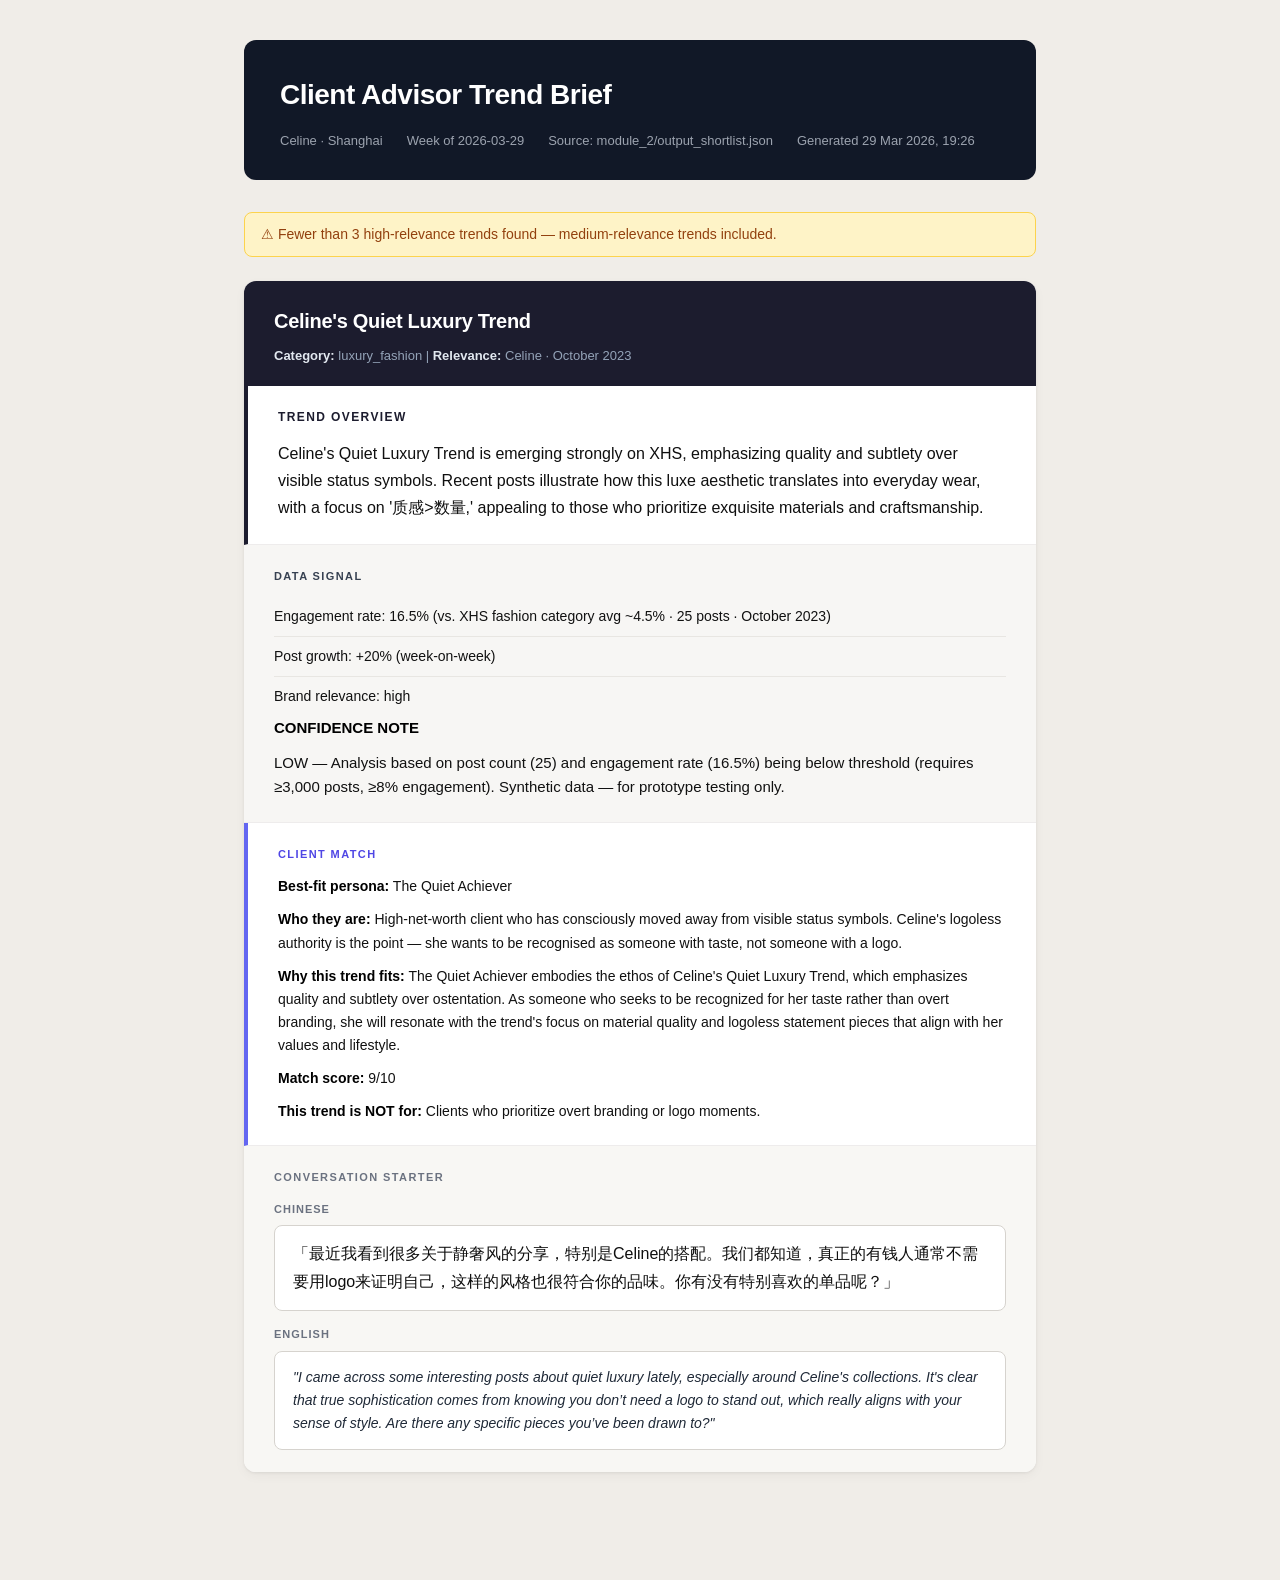
==== module_3/trend_brief_agent/trend_cards_celine_shanghai.html @ b08a3917 "Update trend analysis and output configurations for Celine: Modified `main.py` to adjust script exec" ====
<!DOCTYPE html>
<html lang="en">
<head>
<meta charset="UTF-8">
<meta name="viewport" content="width=device-width, initial-scale=1.0">
<title>CA Trend Brief — Celine Shanghai</title>
<style>
  *, *::before, *::after { box-sizing: border-box; margin: 0; padding: 0; }
  body {
    font-family: -apple-system, BlinkMacSystemFont, "Segoe UI", Helvetica, Arial, sans-serif;
    background: #f0ede8;
    color: #111111;
    font-size: 15px;
    line-height: 1.65;
  }
  .page { max-width: 840px; margin: 0 auto; padding: 40px 24px 80px; }

  /* Header */
  .brief-header {
    background: #111827;
    color: #fff;
    border-radius: 12px;
    padding: 32px 36px 28px;
    margin-bottom: 32px;
  }
  .brief-header h1 {
    font-size: 28px;
    font-weight: 700;
    letter-spacing: -0.5px;
    margin-bottom: 12px;
  }
  .brief-meta {
    display: flex;
    gap: 24px;
    font-size: 13px;
    color: #9ca3af;
    flex-wrap: wrap;
  }
  .brief-meta span { display: flex; align-items: center; gap: 6px; }

  /* Banner */
  .banner {
    background: #fef3c7;
    border: 1px solid #fcd34d;
    border-radius: 8px;
    padding: 10px 16px;
    font-size: 14px;
    color: #92400e;
    margin-bottom: 24px;
  }

  /* Card */
  .card {
    background: #fff;
    border-radius: 12px;
    box-shadow: 0 1px 3px rgba(0,0,0,0.07), 0 4px 12px rgba(0,0,0,0.04);
    margin-bottom: 28px;
    overflow: hidden;
  }

  /* Card header */
  .card-header {
    background: #1c1c2e;
    color: #fff;
    padding: 24px 30px 20px;
  }
  .card-title {
    font-size: 20px;
    font-weight: 700;
    letter-spacing: -0.3px;
    margin-bottom: 7px;
  }
  .card-meta {
    font-size: 13px;
    color: #94a3b8;
  }
  .card-meta strong { color: #e2e8f0; font-weight: 600; }

  /* Sections */
  .section {
    padding: 22px 30px;
    border-bottom: 1px solid #eeecec;
  }
  .section:last-child { border-bottom: none; }
  .section-label {
    font-size: 11px;
    font-weight: 700;
    letter-spacing: 1.4px;
    text-transform: uppercase;
    color: #6b7280;
    margin-bottom: 12px;
  }
  .section p { margin-bottom: 10px; color: #111111; font-size: 15px; line-height: 1.65; }
  .section p:last-child { margin-bottom: 0; }
  .section strong { color: #000; font-weight: 700; }

  /* Trend overview — largest, most prominent */
  .section-overview { background: #fff; border-left: 4px solid #1c1c2e; }
  .section-overview .section-label { color: #1c1c2e; font-size: 12px; }
  .section-overview p { font-size: 16px; color: #0f0f0f; line-height: 1.7; font-weight: 400; }

  /* Data signal */
  .section-data { background: #f7f6f4; }
  .section-data .section-label { color: #374151; }
  .section-data ul { list-style: none; padding: 0; }
  .section-data li {
    padding: 8px 0;
    border-bottom: 1px solid #e8e6e2;
    font-size: 14px;
    color: #111111;
    font-weight: 500;
  }
  .section-data li:last-child { border-bottom: none; }
  .section-data code {
    background: #e8e6e2;
    padding: 2px 6px;
    border-radius: 4px;
    font-size: 13px;
    font-family: "SF Mono", "Fira Code", monospace;
    color: #111111;
  }

  /* Brand relevance pill inside data section */
  .section-data li strong {
    color: #000;
    font-weight: 700;
  }

  /* Client match */
  .section-client { border-left: 4px solid #6366f1; }
  .section-client .section-label { color: #4f46e5; }
  .section-client p { font-size: 14px; color: #111111; }

  /* Conversation starter */
  .section-starter { background: #f8f7f4; }
  .starter-label {
    font-size: 11px;
    font-weight: 700;
    letter-spacing: 1px;
    text-transform: uppercase;
    color: #6b7280;
    margin: 14px 0 7px;
  }
  .starter-label:first-child { margin-top: 0; }
  .starter-chinese {
    background: #fff;
    border: 1px solid #d6d3ce;
    border-radius: 8px;
    padding: 14px 18px;
    font-size: 16px;
    line-height: 1.75;
    color: #0f0f0f;
    margin-bottom: 6px;
    font-weight: 400;
  }
  .starter-english {
    background: #fff;
    border: 1px solid #d6d3ce;
    border-radius: 8px;
    padding: 14px 18px;
    font-size: 14px;
    color: #1f2937;
    font-style: italic;
    line-height: 1.65;
  }

  /* Mobile */
  @media (max-width: 640px) {
    .page { padding: 16px 12px 60px; }
    .brief-header { padding: 22px 20px 18px; border-radius: 10px; }
    .brief-header h1 { font-size: 22px; }
    .brief-meta { font-size: 12px; gap: 12px; }
    .card { border-radius: 10px; margin-bottom: 20px; }
    .card-header { padding: 18px 20px 14px; }
    .card-title { font-size: 17px; }
    .section { padding: 16px 20px; }
    .section p { font-size: 14px; }
    .section-overview p { font-size: 15px; }
    .section-data li { font-size: 13px; }
    .starter-chinese { font-size: 15px; padding: 12px 14px; }
    .starter-english { font-size: 13px; padding: 12px 14px; }
  }

  /* Print */
  @media print {
    body { background: #fff; }
    .page { padding: 0; max-width: 100%; }
    .card { box-shadow: none; border: 1px solid #e5e7eb; break-inside: avoid; }
    .brief-header { border-radius: 0; }
  }
</style>
</head>
<body>
<div class="page">
  <div class="brief-header">
    <h1>Client Advisor Trend Brief</h1>
    <div class="brief-meta">
      <span>Celine · Shanghai</span>
      <span>Week of 2026-03-29</span>
      <span>Source: module_2/output_shortlist.json</span>
      <span>Generated 29 Mar 2026, 19:26</span>
    </div>
  </div>
  <div class="banner">⚠ Fewer than 3 high-relevance trends found — medium-relevance trends included.</div>
  <div class="card" id="t01"><div class="card-header"><div class="card-title">Celine&#x27;s Quiet Luxury Trend</div><div class="card-meta"><strong>Category:</strong> luxury_fashion | <strong>Relevance:</strong> Celine · October 2023</div></div><div class="section section-overview"><div class="section-label">TREND OVERVIEW</div><p>Celine&#x27;s Quiet Luxury Trend is emerging strongly on XHS, emphasizing quality and subtlety over visible status symbols. Recent posts illustrate how this luxe aesthetic translates into everyday wear, with a focus on &#x27;质感&gt;数量,&#x27; appealing to those who prioritize exquisite materials and craftsmanship.</p></div><div class="section section-data"><div class="section-label">DATA SIGNAL</div><ul>
<li>Engagement rate: 16.5% (vs. XHS fashion category avg ~4.5% · 25 posts · October 2023)</li>
<li>Post growth: +20% (week-on-week)</li>
<li>Brand relevance: high</li>
</ul>
<p><strong>CONFIDENCE NOTE</strong></p>
<p>LOW — Analysis based on post count (25) and engagement rate (16.5%) being below threshold (requires ≥3,000 posts, ≥8% engagement). Synthetic data — for prototype testing only.</p></div><div class="section section-client"><div class="section-label">CLIENT MATCH</div><p><strong>Best-fit persona:</strong> The Quiet Achiever</p>
<p><strong>Who they are:</strong> High-net-worth client who has consciously moved away from visible status symbols. Celine&#x27;s logoless authority is the point — she wants to be recognised as someone with taste, not someone with a logo.</p>
<p><strong>Why this trend fits:</strong> The Quiet Achiever embodies the ethos of Celine&#x27;s Quiet Luxury Trend, which emphasizes quality and subtlety over ostentation. As someone who seeks to be recognized for her taste rather than overt branding, she will resonate with the trend&#x27;s focus on material quality and logoless statement pieces that align with her values and lifestyle.</p>
<p><strong>Match score:</strong> 9/10</p>
<p><strong>This trend is NOT for:</strong> Clients who prioritize overt branding or logo moments.</p></div><div class="section section-starter"><div class="section-label">CONVERSATION STARTER</div><div class="starter-label">Chinese</div><div class="starter-chinese">「最近我看到很多关于静奢风的分享，特别是Celine的搭配。我们都知道，真正的有钱人通常不需要用logo来证明自己，这样的风格也很符合你的品味。你有没有特别喜欢的单品呢？」</div><div class="starter-label">English</div><div class="starter-english">"I came across some interesting posts about quiet luxury lately, especially around Celine&#x27;s collections. It&#x27;s clear that true sophistication comes from knowing you don’t need a logo to stand out, which really aligns with your sense of style. Are there any specific pieces you’ve been drawn to?"</div></div></div>
</div>
</body>
</html>
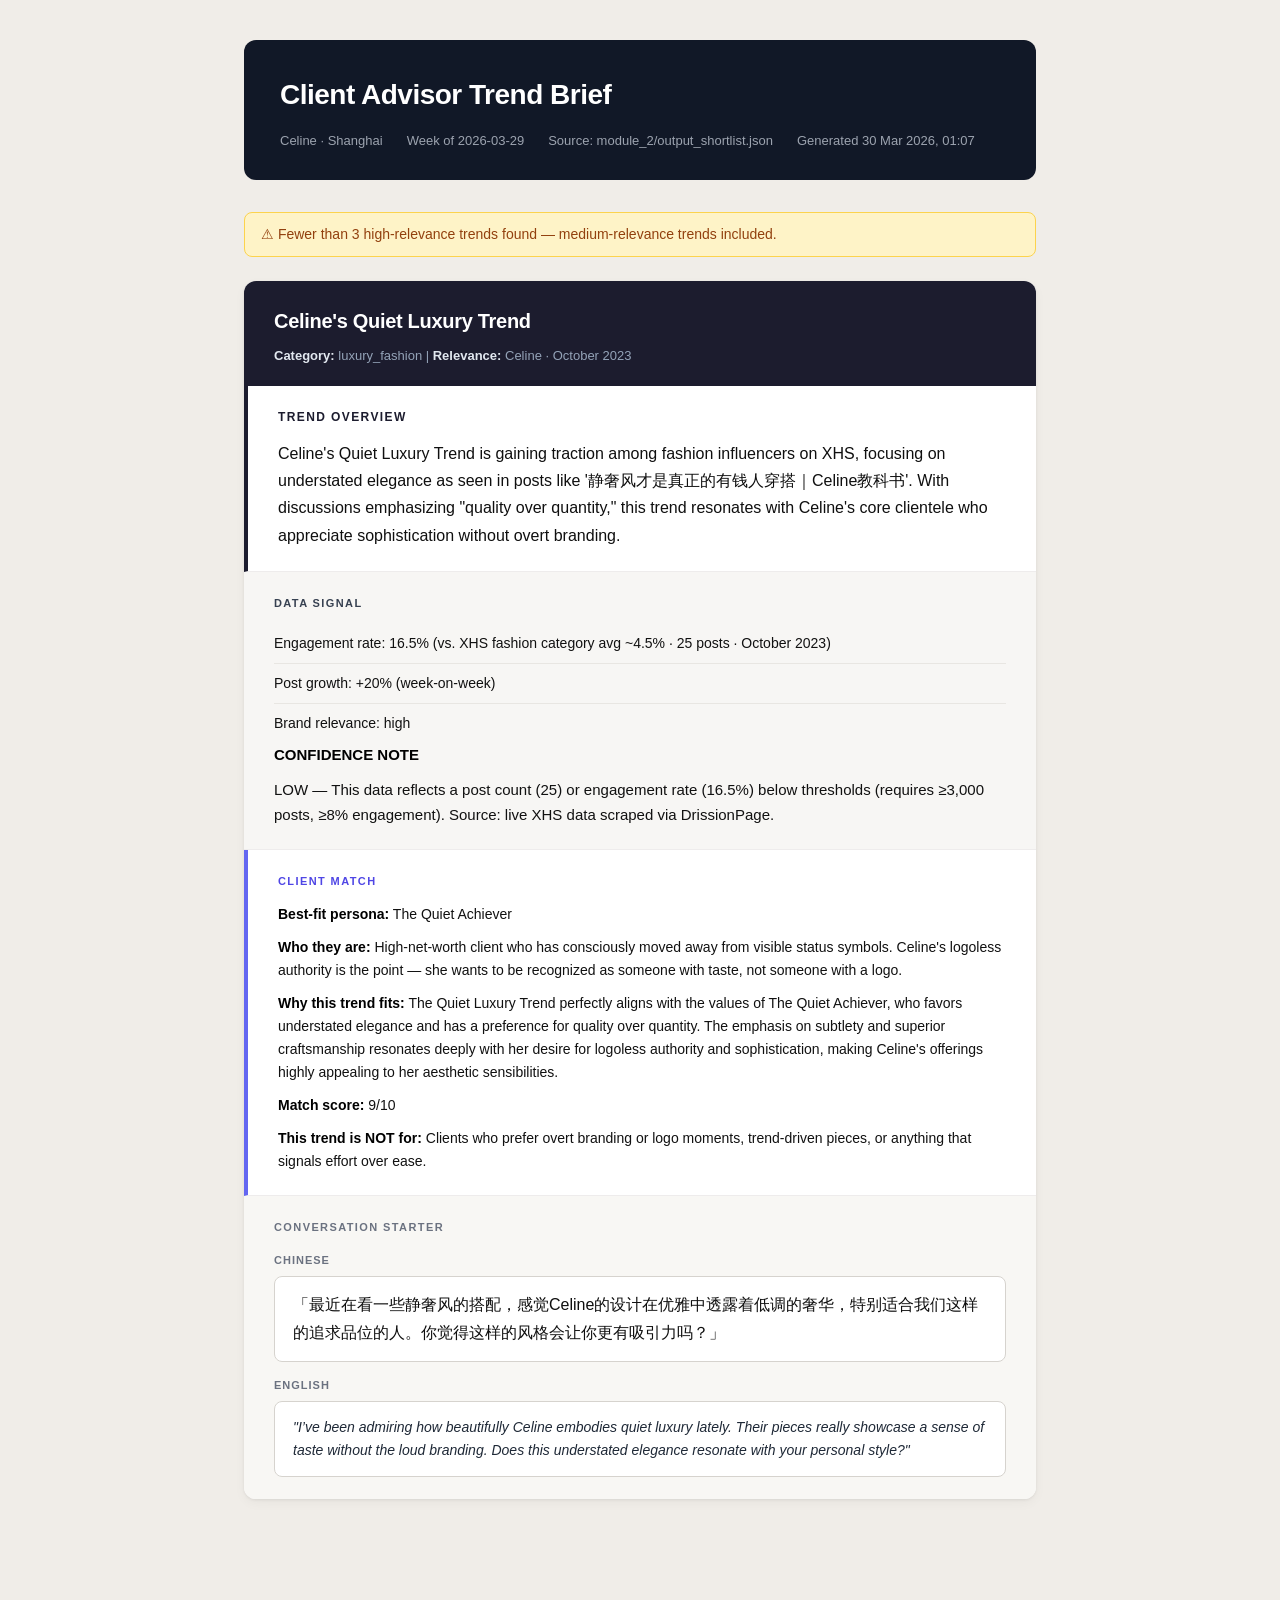
==== commit cbe28780: "Merge branch 'main' into main" ====
--- a/module_3/trend_brief_agent/trend_cards_celine_shanghai.html
+++ b/module_3/trend_brief_agent/trend_cards_celine_shanghai.html
@@ -198,21 +198,21 @@
       <span>Celine · Shanghai</span>
       <span>Week of 2026-03-29</span>
       <span>Source: module_2/output_shortlist.json</span>
-      <span>Generated 29 Mar 2026, 19:26</span>
+      <span>Generated 30 Mar 2026, 01:07</span>
     </div>
   </div>
   <div class="banner">⚠ Fewer than 3 high-relevance trends found — medium-relevance trends included.</div>
-  <div class="card" id="t01"><div class="card-header"><div class="card-title">Celine&#x27;s Quiet Luxury Trend</div><div class="card-meta"><strong>Category:</strong> luxury_fashion | <strong>Relevance:</strong> Celine · October 2023</div></div><div class="section section-overview"><div class="section-label">TREND OVERVIEW</div><p>Celine&#x27;s Quiet Luxury Trend is emerging strongly on XHS, emphasizing quality and subtlety over visible status symbols. Recent posts illustrate how this luxe aesthetic translates into everyday wear, with a focus on &#x27;质感&gt;数量,&#x27; appealing to those who prioritize exquisite materials and craftsmanship.</p></div><div class="section section-data"><div class="section-label">DATA SIGNAL</div><ul>
+  <div class="card" id="t01"><div class="card-header"><div class="card-title">Celine&#x27;s Quiet Luxury Trend</div><div class="card-meta"><strong>Category:</strong> luxury_fashion | <strong>Relevance:</strong> Celine · October 2023</div></div><div class="section section-overview"><div class="section-label">TREND OVERVIEW</div><p>Celine&#x27;s Quiet Luxury Trend is gaining traction among fashion influencers on XHS, focusing on understated elegance as seen in posts like &#x27;静奢风才是真正的有钱人穿搭｜Celine教科书&#x27;. With discussions emphasizing &quot;quality over quantity,&quot; this trend resonates with Celine&#x27;s core clientele who appreciate sophistication without overt branding.</p></div><div class="section section-data"><div class="section-label">DATA SIGNAL</div><ul>
 <li>Engagement rate: 16.5% (vs. XHS fashion category avg ~4.5% · 25 posts · October 2023)</li>
 <li>Post growth: +20% (week-on-week)</li>
 <li>Brand relevance: high</li>
 </ul>
 <p><strong>CONFIDENCE NOTE</strong></p>
-<p>LOW — Analysis based on post count (25) and engagement rate (16.5%) being below threshold (requires ≥3,000 posts, ≥8% engagement). Synthetic data — for prototype testing only.</p></div><div class="section section-client"><div class="section-label">CLIENT MATCH</div><p><strong>Best-fit persona:</strong> The Quiet Achiever</p>
-<p><strong>Who they are:</strong> High-net-worth client who has consciously moved away from visible status symbols. Celine&#x27;s logoless authority is the point — she wants to be recognised as someone with taste, not someone with a logo.</p>
-<p><strong>Why this trend fits:</strong> The Quiet Achiever embodies the ethos of Celine&#x27;s Quiet Luxury Trend, which emphasizes quality and subtlety over ostentation. As someone who seeks to be recognized for her taste rather than overt branding, she will resonate with the trend&#x27;s focus on material quality and logoless statement pieces that align with her values and lifestyle.</p>
+<p>LOW — This data reflects a post count (25) or engagement rate (16.5%) below thresholds (requires ≥3,000 posts, ≥8% engagement). Source: live XHS data scraped via DrissionPage.</p></div><div class="section section-client"><div class="section-label">CLIENT MATCH</div><p><strong>Best-fit persona:</strong> The Quiet Achiever</p>
+<p><strong>Who they are:</strong> High-net-worth client who has consciously moved away from visible status symbols. Celine&#x27;s logoless authority is the point — she wants to be recognized as someone with taste, not someone with a logo.</p>
+<p><strong>Why this trend fits:</strong> The Quiet Luxury Trend perfectly aligns with the values of The Quiet Achiever, who favors understated elegance and has a preference for quality over quantity. The emphasis on subtlety and superior craftsmanship resonates deeply with her desire for logoless authority and sophistication, making Celine&#x27;s offerings highly appealing to her aesthetic sensibilities.</p>
 <p><strong>Match score:</strong> 9/10</p>
-<p><strong>This trend is NOT for:</strong> Clients who prioritize overt branding or logo moments.</p></div><div class="section section-starter"><div class="section-label">CONVERSATION STARTER</div><div class="starter-label">Chinese</div><div class="starter-chinese">「最近我看到很多关于静奢风的分享，特别是Celine的搭配。我们都知道，真正的有钱人通常不需要用logo来证明自己，这样的风格也很符合你的品味。你有没有特别喜欢的单品呢？」</div><div class="starter-label">English</div><div class="starter-english">"I came across some interesting posts about quiet luxury lately, especially around Celine&#x27;s collections. It&#x27;s clear that true sophistication comes from knowing you don’t need a logo to stand out, which really aligns with your sense of style. Are there any specific pieces you’ve been drawn to?"</div></div></div>
+<p><strong>This trend is NOT for:</strong> Clients who prefer overt branding or logo moments, trend-driven pieces, or anything that signals effort over ease.</p></div><div class="section section-starter"><div class="section-label">CONVERSATION STARTER</div><div class="starter-label">Chinese</div><div class="starter-chinese">「最近在看一些静奢风的搭配，感觉Celine的设计在优雅中透露着低调的奢华，特别适合我们这样的追求品位的人。你觉得这样的风格会让你更有吸引力吗？」</div><div class="starter-label">English</div><div class="starter-english">"I’ve been admiring how beautifully Celine embodies quiet luxury lately. Their pieces really showcase a sense of taste without the loud branding. Does this understated elegance resonate with your personal style?"</div></div></div>
 </div>
 </body>
 </html>
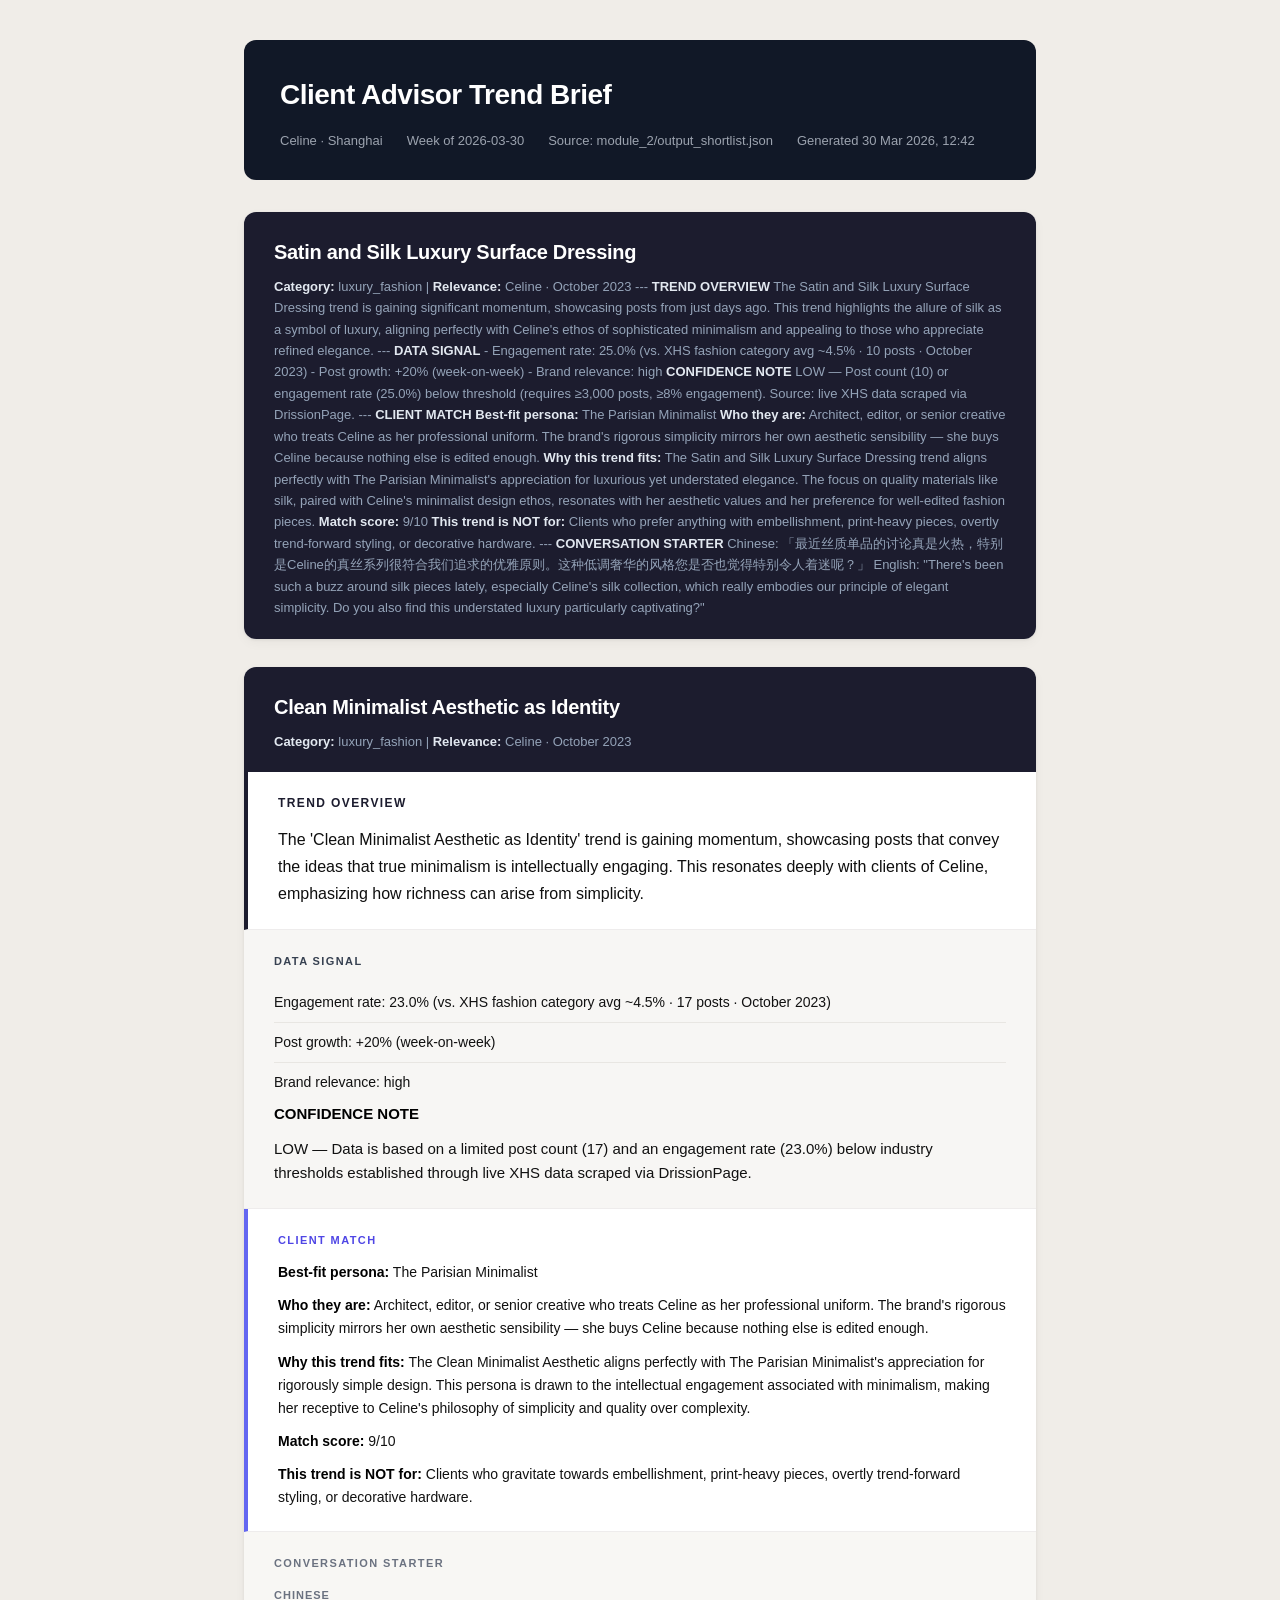
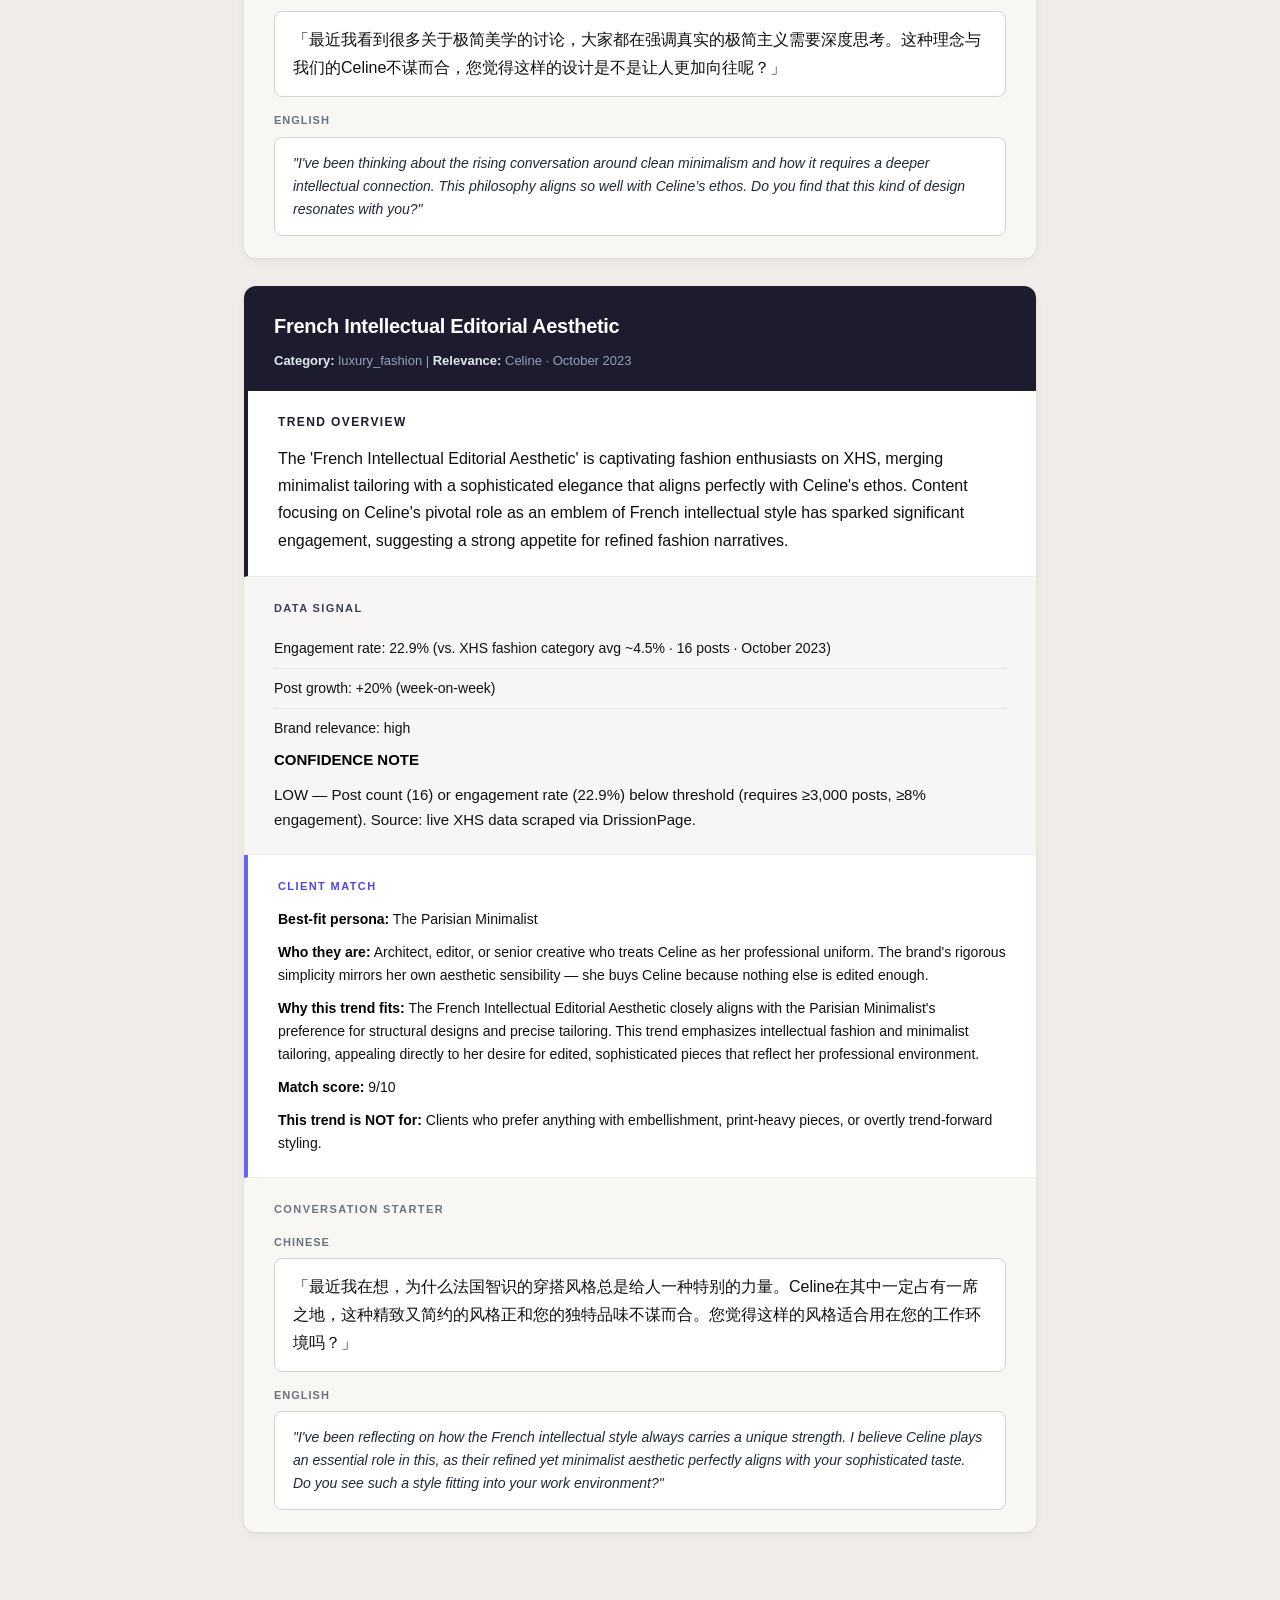
==== commit 8b346869: "Merge upstream with Module 2 changes, keep our outputs" ====
--- a/module_3/trend_brief_agent/trend_cards_celine_shanghai.html
+++ b/module_3/trend_brief_agent/trend_cards_celine_shanghai.html
@@ -196,23 +196,70 @@
     <h1>Client Advisor Trend Brief</h1>
     <div class="brief-meta">
       <span>Celine · Shanghai</span>
-      <span>Week of 2026-03-29</span>
+      <span>Week of 2026-03-30</span>
       <span>Source: module_2/output_shortlist.json</span>
-      <span>Generated 30 Mar 2026, 01:07</span>
+      <span>Generated 30 Mar 2026, 12:42</span>
     </div>
   </div>
-  <div class="banner">⚠ Fewer than 3 high-relevance trends found — medium-relevance trends included.</div>
-  <div class="card" id="t01"><div class="card-header"><div class="card-title">Celine&#x27;s Quiet Luxury Trend</div><div class="card-meta"><strong>Category:</strong> luxury_fashion | <strong>Relevance:</strong> Celine · October 2023</div></div><div class="section section-overview"><div class="section-label">TREND OVERVIEW</div><p>Celine&#x27;s Quiet Luxury Trend is gaining traction among fashion influencers on XHS, focusing on understated elegance as seen in posts like &#x27;静奢风才是真正的有钱人穿搭｜Celine教科书&#x27;. With discussions emphasizing &quot;quality over quantity,&quot; this trend resonates with Celine&#x27;s core clientele who appreciate sophistication without overt branding.</p></div><div class="section section-data"><div class="section-label">DATA SIGNAL</div><ul>
-<li>Engagement rate: 16.5% (vs. XHS fashion category avg ~4.5% · 25 posts · October 2023)</li>
+  
+  <div class="card" id="synthetic_t23"><div class="card-header"><div class="card-title">Satin and Silk Luxury Surface Dressing</div><div class="card-meta"><strong>Category:</strong> luxury_fashion | <strong>Relevance:</strong> Celine · October 2023  
+
+---  
+
+<strong>TREND OVERVIEW</strong>  
+The Satin and Silk Luxury Surface Dressing trend is gaining significant momentum, showcasing posts from just days ago. This trend highlights the allure of silk as a symbol of luxury, aligning perfectly with Celine&#x27;s ethos of sophisticated minimalism and appealing to those who appreciate refined elegance.  
+
+---  
+
+<strong>DATA SIGNAL</strong>  
+- Engagement rate: 25.0% (vs. XHS fashion category avg ~4.5% · 10 posts · October 2023)  
+- Post growth: +20% (week-on-week)  
+- Brand relevance: high  
+
+<strong>CONFIDENCE NOTE</strong>  
+LOW — Post count (10) or engagement rate (25.0%) below threshold (requires ≥3,000 posts, ≥8% engagement). Source: live XHS data scraped via DrissionPage.  
+
+---  
+
+<strong>CLIENT MATCH</strong>  
+<strong>Best-fit persona:</strong> The Parisian Minimalist  
+<strong>Who they are:</strong> Architect, editor, or senior creative who treats Celine as her professional uniform. The brand&#x27;s rigorous simplicity mirrors her own aesthetic sensibility — she buys Celine because nothing else is edited enough.  
+<strong>Why this trend fits:</strong> The Satin and Silk Luxury Surface Dressing trend aligns perfectly with The Parisian Minimalist&#x27;s appreciation for luxurious yet understated elegance. The focus on quality materials like silk, paired with Celine&#x27;s minimalist design ethos, resonates with her aesthetic values and her preference for well-edited fashion pieces.  
+<strong>Match score:</strong> 9/10  
+
+<strong>This trend is NOT for:</strong> Clients who prefer anything with embellishment, print-heavy pieces, overtly trend-forward styling, or decorative hardware.  
+
+---  
+
+<strong>CONVERSATION STARTER</strong>  
+
+Chinese:  
+「最近丝质单品的讨论真是火热，特别是Celine的真丝系列很符合我们追求的优雅原则。这种低调奢华的风格您是否也觉得特别令人着迷呢？」  
+
+English:  
+&quot;There&#x27;s been such a buzz around silk pieces lately, especially Celine&#x27;s silk collection, which really embodies our principle of elegant simplicity. Do you also find this understated luxury particularly captivating?&quot;</div></div></div>
+<div class="card" id="synthetic_t24"><div class="card-header"><div class="card-title">Clean Minimalist Aesthetic as Identity</div><div class="card-meta"><strong>Category:</strong> luxury_fashion | <strong>Relevance:</strong> Celine · October 2023</div></div><div class="section section-overview"><div class="section-label">TREND OVERVIEW</div><p>The &#x27;Clean Minimalist Aesthetic as Identity&#x27; trend is gaining momentum, showcasing posts that convey the ideas that true minimalism is intellectually engaging. This resonates deeply with clients of Celine, emphasizing how richness can arise from simplicity.</p></div><div class="section section-data"><div class="section-label">DATA SIGNAL</div><ul>
+<li>Engagement rate: 23.0% (vs. XHS fashion category avg ~4.5% · 17 posts · October 2023)</li>
 <li>Post growth: +20% (week-on-week)</li>
 <li>Brand relevance: high</li>
 </ul>
 <p><strong>CONFIDENCE NOTE</strong></p>
-<p>LOW — This data reflects a post count (25) or engagement rate (16.5%) below thresholds (requires ≥3,000 posts, ≥8% engagement). Source: live XHS data scraped via DrissionPage.</p></div><div class="section section-client"><div class="section-label">CLIENT MATCH</div><p><strong>Best-fit persona:</strong> The Quiet Achiever</p>
-<p><strong>Who they are:</strong> High-net-worth client who has consciously moved away from visible status symbols. Celine&#x27;s logoless authority is the point — she wants to be recognized as someone with taste, not someone with a logo.</p>
-<p><strong>Why this trend fits:</strong> The Quiet Luxury Trend perfectly aligns with the values of The Quiet Achiever, who favors understated elegance and has a preference for quality over quantity. The emphasis on subtlety and superior craftsmanship resonates deeply with her desire for logoless authority and sophistication, making Celine&#x27;s offerings highly appealing to her aesthetic sensibilities.</p>
+<p>LOW — Data is based on a limited post count (17) and an engagement rate (23.0%) below industry thresholds established through live XHS data scraped via DrissionPage.</p></div><div class="section section-client"><div class="section-label">CLIENT MATCH</div><p><strong>Best-fit persona:</strong> The Parisian Minimalist</p>
+<p><strong>Who they are:</strong> Architect, editor, or senior creative who treats Celine as her professional uniform. The brand&#x27;s rigorous simplicity mirrors her own aesthetic sensibility — she buys Celine because nothing else is edited enough.</p>
+<p><strong>Why this trend fits:</strong> The Clean Minimalist Aesthetic aligns perfectly with The Parisian Minimalist&#x27;s appreciation for rigorously simple design. This persona is drawn to the intellectual engagement associated with minimalism, making her receptive to Celine&#x27;s philosophy of simplicity and quality over complexity.</p>
 <p><strong>Match score:</strong> 9/10</p>
-<p><strong>This trend is NOT for:</strong> Clients who prefer overt branding or logo moments, trend-driven pieces, or anything that signals effort over ease.</p></div><div class="section section-starter"><div class="section-label">CONVERSATION STARTER</div><div class="starter-label">Chinese</div><div class="starter-chinese">「最近在看一些静奢风的搭配，感觉Celine的设计在优雅中透露着低调的奢华，特别适合我们这样的追求品位的人。你觉得这样的风格会让你更有吸引力吗？」</div><div class="starter-label">English</div><div class="starter-english">"I’ve been admiring how beautifully Celine embodies quiet luxury lately. Their pieces really showcase a sense of taste without the loud branding. Does this understated elegance resonate with your personal style?"</div></div></div>
+<p><strong>This trend is NOT for:</strong> Clients who gravitate towards embellishment, print-heavy pieces, overtly trend-forward styling, or decorative hardware.</p></div><div class="section section-starter"><div class="section-label">CONVERSATION STARTER</div><div class="starter-label">Chinese</div><div class="starter-chinese">「最近我看到很多关于极简美学的讨论，大家都在强调真实的极简主义需要深度思考。这种理念与我们的Celine不谋而合，您觉得这样的设计是不是让人更加向往呢？」</div><div class="starter-label">English</div><div class="starter-english">"I&#x27;ve been thinking about the rising conversation around clean minimalism and how it requires a deeper intellectual connection. This philosophy aligns so well with Celine’s ethos. Do you find that this kind of design resonates with you?"</div></div></div>
+<div class="card" id="synthetic_t06"><div class="card-header"><div class="card-title">French Intellectual Editorial Aesthetic</div><div class="card-meta"><strong>Category:</strong> luxury_fashion | <strong>Relevance:</strong> Celine · October 2023</div></div><div class="section section-overview"><div class="section-label">TREND OVERVIEW</div><p>The &#x27;French Intellectual Editorial Aesthetic&#x27; is captivating fashion enthusiasts on XHS, merging minimalist tailoring with a sophisticated elegance that aligns perfectly with Celine&#x27;s ethos. Content focusing on Celine&#x27;s pivotal role as an emblem of French intellectual style has sparked significant engagement, suggesting a strong appetite for refined fashion narratives.</p></div><div class="section section-data"><div class="section-label">DATA SIGNAL</div><ul>
+<li>Engagement rate: 22.9% (vs. XHS fashion category avg ~4.5% · 16 posts · October 2023)</li>
+<li>Post growth: +20% (week-on-week)</li>
+<li>Brand relevance: high</li>
+</ul>
+<p><strong>CONFIDENCE NOTE</strong></p>
+<p>LOW — Post count (16) or engagement rate (22.9%) below threshold (requires ≥3,000 posts, ≥8% engagement). Source: live XHS data scraped via DrissionPage.</p></div><div class="section section-client"><div class="section-label">CLIENT MATCH</div><p><strong>Best-fit persona:</strong> The Parisian Minimalist</p>
+<p><strong>Who they are:</strong> Architect, editor, or senior creative who treats Celine as her professional uniform. The brand&#x27;s rigorous simplicity mirrors her own aesthetic sensibility — she buys Celine because nothing else is edited enough.</p>
+<p><strong>Why this trend fits:</strong> The French Intellectual Editorial Aesthetic closely aligns with the Parisian Minimalist&#x27;s preference for structural designs and precise tailoring. This trend emphasizes intellectual fashion and minimalist tailoring, appealing directly to her desire for edited, sophisticated pieces that reflect her professional environment.</p>
+<p><strong>Match score:</strong> 9/10</p>
+<p><strong>This trend is NOT for:</strong> Clients who prefer anything with embellishment, print-heavy pieces, or overtly trend-forward styling.</p></div><div class="section section-starter"><div class="section-label">CONVERSATION STARTER</div><div class="starter-label">Chinese</div><div class="starter-chinese">「最近我在想，为什么法国智识的穿搭风格总是给人一种特别的力量。Celine在其中一定占有一席之地，这种精致又简约的风格正和您的独特品味不谋而合。您觉得这样的风格适合用在您的工作环境吗？」</div><div class="starter-label">English</div><div class="starter-english">"I&#x27;ve been reflecting on how the French intellectual style always carries a unique strength. I believe Celine plays an essential role in this, as their refined yet minimalist aesthetic perfectly aligns with your sophisticated taste. Do you see such a style fitting into your work environment?"</div></div></div>
 </div>
 </body>
 </html>
